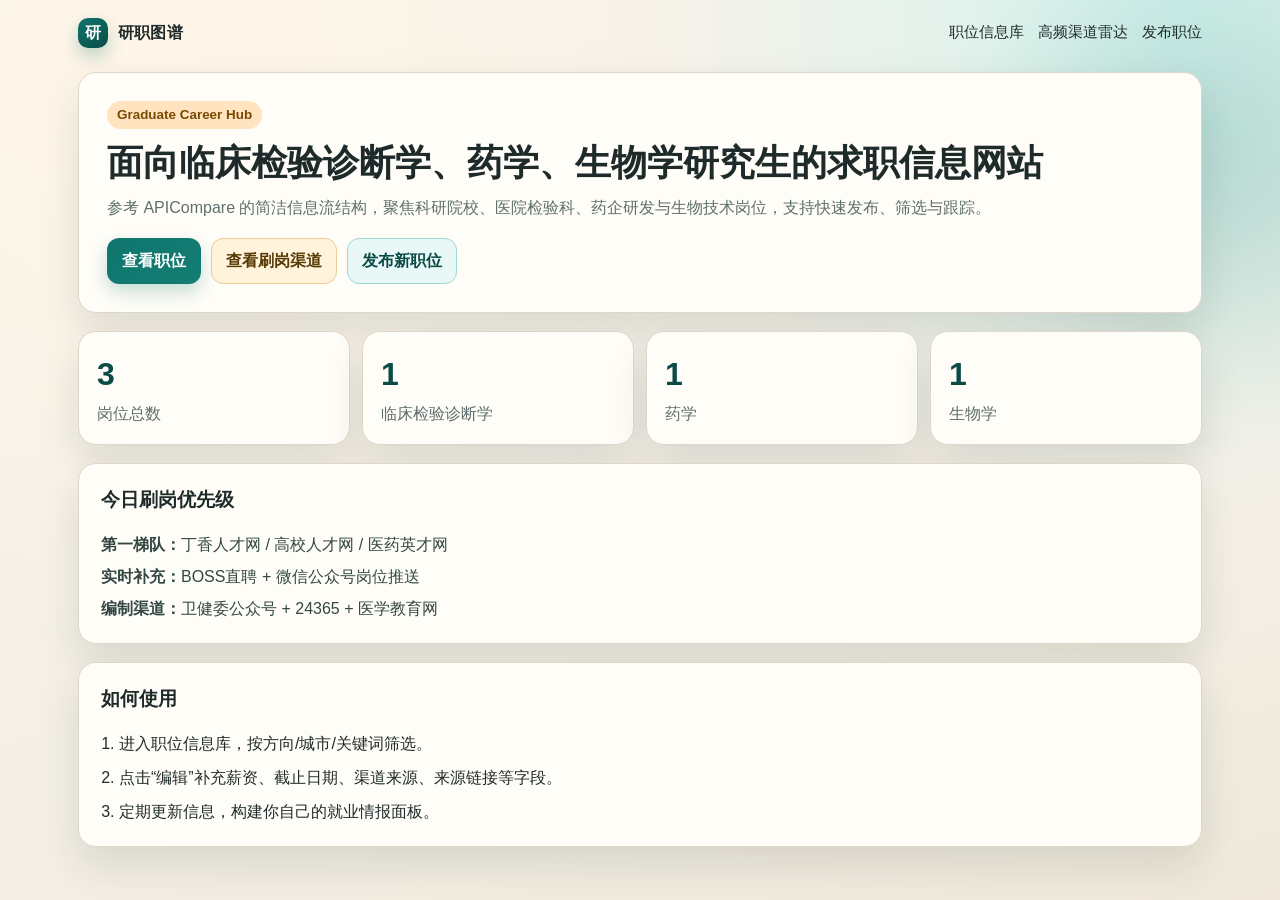
==== index.html @ ad018e84 "feat: clinical job hub with auto collector and pages workflows" ====
<!doctype html>
<html lang="zh-CN">
  <head>
    <meta charset="UTF-8" />
    <meta name="viewport" content="width=device-width, initial-scale=1.0" />
    <title>研职图谱 | 临床检验诊断学・药学・生物学求职信息站</title>
    <link rel="stylesheet" href="./assets/styles.css" />
  </head>
  <body>
    <div class="background-glow"></div>
    <header class="site-header">
      <a class="brand" href="./index.html">
        <span class="brand-badge">研</span>
        <span>研职图谱</span>
      </a>
      <nav class="site-nav">
        <a href="./jobs.html">职位信息库</a>
        <a href="./channels.html">高频渠道雷达</a>
        <a href="./jobs.html#job-form">发布职位</a>
      </nav>
    </header>

    <main class="home-main">
      <section class="hero">
        <p class="tag">Graduate Career Hub</p>
        <h1>面向临床检验诊断学、药学、生物学研究生的求职信息网站</h1>
        <p class="hero-copy">
          参考 APICompare 的简洁信息流结构，聚焦科研院校、医院检验科、药企研发与生物技术岗位，支持快速发布、筛选与跟踪。
        </p>
        <div class="hero-actions">
          <a class="btn btn-primary" href="./jobs.html">查看职位</a>
          <a class="btn btn-tertiary" href="./channels.html">查看刷岗渠道</a>
          <a class="btn btn-secondary" href="./jobs.html#job-form">发布新职位</a>
        </div>
      </section>

      <section class="stats-grid" aria-label="岗位概览">
        <article class="stat-card">
          <h2 id="total-count">0</h2>
          <p>岗位总数</p>
        </article>
        <article class="stat-card">
          <h2 id="lab-count">0</h2>
          <p>临床检验诊断学</p>
        </article>
        <article class="stat-card">
          <h2 id="pharma-count">0</h2>
          <p>药学</p>
        </article>
        <article class="stat-card">
          <h2 id="bio-count">0</h2>
          <p>生物学</p>
        </article>
      </section>

      <section class="timeline-panel">
        <h3>今日刷岗优先级</h3>
        <div class="mini-channels">
          <div><strong>第一梯队：</strong>丁香人才网 / 高校人才网 / 医药英才网</div>
          <div><strong>实时补充：</strong>BOSS直聘 + 微信公众号岗位推送</div>
          <div><strong>编制渠道：</strong>卫健委公众号 + 24365 + 医学教育网</div>
        </div>
      </section>

      <section class="timeline-panel">
        <h3>如何使用</h3>
        <ol>
          <li>进入职位信息库，按方向/城市/关键词筛选。</li>
          <li>点击“编辑”补充薪资、截止日期、渠道来源、来源链接等字段。</li>
          <li>定期更新信息，构建你自己的就业情报面板。</li>
        </ol>
      </section>
    </main>

    <script>
      (function () {
        const key = "clinical-job-hub-data-v1";
        const seed = [
          { discipline: "临床检验诊断学" },
          { discipline: "药学" },
          { discipline: "生物学" }
        ];
        const jobs = JSON.parse(localStorage.getItem(key) || "null") || seed;
        const total = jobs.length;
        const lab = jobs.filter((j) => j.discipline === "临床检验诊断学").length;
        const pharma = jobs.filter((j) => j.discipline === "药学").length;
        const bio = jobs.filter((j) => j.discipline === "生物学").length;
        document.getElementById("total-count").textContent = total;
        document.getElementById("lab-count").textContent = lab;
        document.getElementById("pharma-count").textContent = pharma;
        document.getElementById("bio-count").textContent = bio;
      })();
    </script>
  </body>
</html>
---- assets/styles.css ----
:root {
  --bg: #f6f4ee;
  --ink: #1f2b2a;
  --muted: #5f6f6d;
  --panel: #fffdf8;
  --line: #ddd7ca;
  --teal: #0f766e;
  --teal-dark: #0b4b46;
  --amber: #c97a10;
  --amber-soft: #ffe4bf;
  --danger: #b42318;
  --shadow: 0 18px 40px rgba(18, 39, 36, 0.12);
}

* {
  box-sizing: border-box;
}

html,
body {
  margin: 0;
  padding: 0;
  min-height: 100%;
}

body {
  position: relative;
  font-family: "Avenir Next", "IBM Plex Sans", "PingFang SC", "Hiragino Sans GB", "Helvetica Neue", sans-serif;
  color: var(--ink);
  background: radial-gradient(circle at 12% 8%, #fff6e8 0%, transparent 42%),
    radial-gradient(circle at 92% 0%, #d3f2ed 0%, transparent 35%),
    linear-gradient(165deg, #f7f3eb 0%, #f4efe5 70%, #efe8da 100%);
  line-height: 1.5;
}

.background-glow {
  position: fixed;
  inset: -10% -15% auto auto;
  width: 40vw;
  height: 40vw;
  border-radius: 999px;
  background: radial-gradient(circle, rgba(15, 118, 110, 0.2), transparent 70%);
  filter: blur(30px);
  pointer-events: none;
  z-index: 0;
  animation: drift 14s ease-in-out infinite alternate;
}

@keyframes drift {
  from {
    transform: translateY(-18px) translateX(5px);
  }
  to {
    transform: translateY(16px) translateX(-10px);
  }
}

.site-header,
.home-main,
.jobs-main,
.channels-main {
  position: relative;
  z-index: 1;
}

.site-header {
  max-width: 1160px;
  margin: 0 auto;
  padding: 18px 18px 6px;
  display: flex;
  align-items: center;
  justify-content: space-between;
}

.brand {
  text-decoration: none;
  color: var(--ink);
  display: inline-flex;
  gap: 10px;
  align-items: center;
  font-weight: 700;
  letter-spacing: 0.2px;
}

.brand-badge {
  width: 30px;
  height: 30px;
  border-radius: 10px;
  display: grid;
  place-items: center;
  color: #fff;
  background: linear-gradient(140deg, var(--teal) 0%, var(--teal-dark) 100%);
  box-shadow: 0 8px 18px rgba(15, 118, 110, 0.28);
}

.site-nav {
  display: flex;
  gap: 14px;
}

.site-nav a {
  text-decoration: none;
  color: var(--ink);
  font-size: 0.95rem;
  border-bottom: 2px solid transparent;
  transition: border-color 0.2s ease;
}

.site-nav a:hover,
.site-nav a:focus-visible {
  border-bottom-color: var(--teal);
  outline: none;
}

.home-main {
  max-width: 1160px;
  margin: 0 auto;
  padding: 18px;
  display: grid;
  gap: 18px;
}

.hero,
.panel,
.timeline-panel,
.stat-card {
  background: var(--panel);
  border: 1px solid var(--line);
  border-radius: 18px;
  box-shadow: var(--shadow);
}

.hero {
  padding: 28px;
  animation: rise 0.5s ease-out;
}

@keyframes rise {
  from {
    opacity: 0;
    transform: translateY(8px);
  }
  to {
    opacity: 1;
    transform: translateY(0);
  }
}

.tag {
  margin: 0;
  display: inline-flex;
  align-items: center;
  padding: 4px 10px;
  border-radius: 999px;
  background: var(--amber-soft);
  color: #7a4a00;
  font-weight: 600;
  font-size: 0.84rem;
}

.hero h1 {
  margin: 12px 0 10px;
  font-family: "Palatino", "STSong", serif;
  font-size: clamp(1.6rem, 2.8vw, 2.4rem);
  line-height: 1.25;
}

.hero-copy,
.panel-copy {
  margin: 0;
  color: var(--muted);
}

.hero-actions {
  margin-top: 18px;
  display: flex;
  flex-wrap: wrap;
  gap: 10px;
}

.btn {
  border: 1px solid transparent;
  border-radius: 12px;
  padding: 10px 14px;
  text-decoration: none;
  font-weight: 600;
  cursor: pointer;
  transition: transform 0.15s ease, box-shadow 0.2s ease, background 0.2s ease;
}

.btn:hover {
  transform: translateY(-1px);
}

.btn-primary {
  color: #fff;
  background: linear-gradient(140deg, var(--teal) 0%, #147d72 100%);
  box-shadow: 0 8px 18px rgba(15, 118, 110, 0.24);
}

.btn-secondary {
  color: var(--teal-dark);
  border-color: #9fd7d2;
  background: #e8f8f6;
}

.btn-tertiary {
  color: #583a06;
  border-color: #eecb93;
  background: #fff3dc;
}

.stats-grid {
  display: grid;
  grid-template-columns: repeat(4, minmax(0, 1fr));
  gap: 12px;
}

.stat-card {
  padding: 18px;
}

.stat-card h2 {
  margin: 0;
  font-size: 2rem;
  color: var(--teal-dark);
}

.stat-card p {
  margin: 4px 0 0;
  color: var(--muted);
}

.timeline-panel {
  padding: 22px;
}

.timeline-panel h3 {
  margin-top: 0;
}

.timeline-panel ol {
  margin: 0;
  padding-left: 18px;
}

.timeline-panel li + li {
  margin-top: 10px;
}

.mini-channels {
  display: grid;
  gap: 8px;
  color: #334744;
}

.jobs-main {
  max-width: 1160px;
  margin: 0 auto;
  padding: 18px;
  display: grid;
  grid-template-columns: 380px 1fr;
  gap: 16px;
}

.channels-main {
  max-width: 1160px;
  margin: 0 auto;
  padding: 18px;
  display: grid;
  gap: 16px;
}

.panel {
  padding: 20px;
}

.panel h1,
.panel h2 {
  margin: 0;
  font-family: "Palatino", "STSong", serif;
}

.job-form {
  margin-top: 16px;
  display: grid;
  gap: 12px;
}

.job-form label,
.filters label {
  display: grid;
  gap: 6px;
  font-size: 0.9rem;
  color: #2f3a39;
}

input,
select,
textarea {
  width: 100%;
  border: 1px solid #c8d4d1;
  border-radius: 10px;
  padding: 10px 11px;
  font: inherit;
  background: #fff;
}

input:focus,
select:focus,
textarea:focus {
  outline: 2px solid rgba(20, 125, 114, 0.2);
  border-color: var(--teal);
}

.form-actions {
  margin-top: 6px;
  display: flex;
  gap: 8px;
}

.list-head {
  display: flex;
  align-items: center;
  justify-content: space-between;
  gap: 8px;
}

.count-pill {
  font-size: 0.86rem;
  padding: 5px 10px;
  background: var(--amber-soft);
  border: 1px solid #f0c685;
  color: #67400a;
  border-radius: 999px;
}

.sync-bar {
  margin-top: 12px;
  display: flex;
  flex-wrap: wrap;
  gap: 8px;
  align-items: center;
}

.sync-status {
  font-size: 0.9rem;
  color: #415452;
}

.filters {
  margin-top: 14px;
  display: grid;
  grid-template-columns: repeat(4, minmax(0, 1fr));
  gap: 10px;
}

.job-list {
  margin-top: 14px;
  display: grid;
  gap: 10px;
}

.job-card {
  border: 1px solid #d8d8cf;
  border-radius: 14px;
  background: #fff;
  padding: 14px;
  display: grid;
  gap: 10px;
}

.job-title-row {
  display: flex;
  justify-content: space-between;
  align-items: start;
  gap: 10px;
}

.job-title {
  margin: 0;
  font-size: 1.05rem;
}

.badge {
  display: inline-flex;
  align-items: center;
  justify-content: center;
  border-radius: 999px;
  padding: 2px 8px;
  font-size: 0.76rem;
  font-weight: 600;
  border: 1px solid;
}

.badge.lab {
  background: #e6f8f6;
  color: #0f5d56;
  border-color: #a6ddd7;
}

.badge.pharma {
  background: #fff3dc;
  color: #7a4a00;
  border-color: #f0c685;
}

.badge.bio {
  background: #ecf2ff;
  color: #22438e;
  border-color: #b9ccff;
}

.meta-grid {
  display: grid;
  grid-template-columns: repeat(2, minmax(0, 1fr));
  gap: 6px 10px;
  font-size: 0.9rem;
  color: #32413f;
}

.meta-grid span {
  color: var(--muted);
}

.card-actions {
  display: flex;
  gap: 8px;
  flex-wrap: wrap;
}

.btn-mini {
  padding: 6px 10px;
  border-radius: 9px;
  border: 1px solid #c4d5d2;
  background: #f7fbfb;
  color: #214542;
  cursor: pointer;
}

.btn-mini.delete {
  border-color: #edb9b2;
  background: #fff0ee;
  color: var(--danger);
}

.note {
  margin: 0;
  color: #3d4d4a;
}

.empty {
  border: 1px dashed #cbbf9f;
  border-radius: 12px;
  padding: 18px;
  text-align: center;
  color: #7a6943;
  background: #fff7e7;
}

.channel-grid {
  margin-top: 12px;
  display: grid;
  grid-template-columns: repeat(3, minmax(0, 1fr));
  gap: 10px;
}

.channel-card {
  border: 1px solid #d9d4c8;
  border-radius: 14px;
  background: #fffcf6;
  padding: 14px;
}

.channel-card h3 {
  margin: 0;
  font-size: 1rem;
}

.channel-card p {
  margin: 8px 0 10px;
  color: #445552;
}

.freq {
  display: inline-flex;
  align-items: center;
  justify-content: center;
  border-radius: 999px;
  padding: 3px 8px;
  font-size: 0.76rem;
  font-weight: 600;
  border: 1px solid;
}

.freq.daily {
  background: #fff0d8;
  border-color: #f0c685;
  color: #7a4a00;
}

.freq.realtime {
  background: #e6f8f6;
  border-color: #9fd7d2;
  color: #0f5d56;
}

.freq.official {
  background: #e9efff;
  border-color: #b9ccff;
  color: #274183;
}

.strategy-list {
  margin: 12px 0 18px;
  padding-left: 18px;
}

.strategy-list li + li {
  margin-top: 8px;
}

@media (max-width: 980px) {
  .jobs-main {
    grid-template-columns: 1fr;
  }

  .stats-grid {
    grid-template-columns: repeat(2, minmax(0, 1fr));
  }

  .filters,
  .channel-grid {
    grid-template-columns: repeat(2, minmax(0, 1fr));
  }
}

@media (max-width: 640px) {
  .site-header {
    flex-direction: column;
    align-items: flex-start;
    gap: 8px;
  }

  .filters {
    grid-template-columns: 1fr;
  }

  .channel-grid {
    grid-template-columns: 1fr;
  }

  .meta-grid {
    grid-template-columns: 1fr;
  }

  .stats-grid {
    grid-template-columns: 1fr;
  }
}
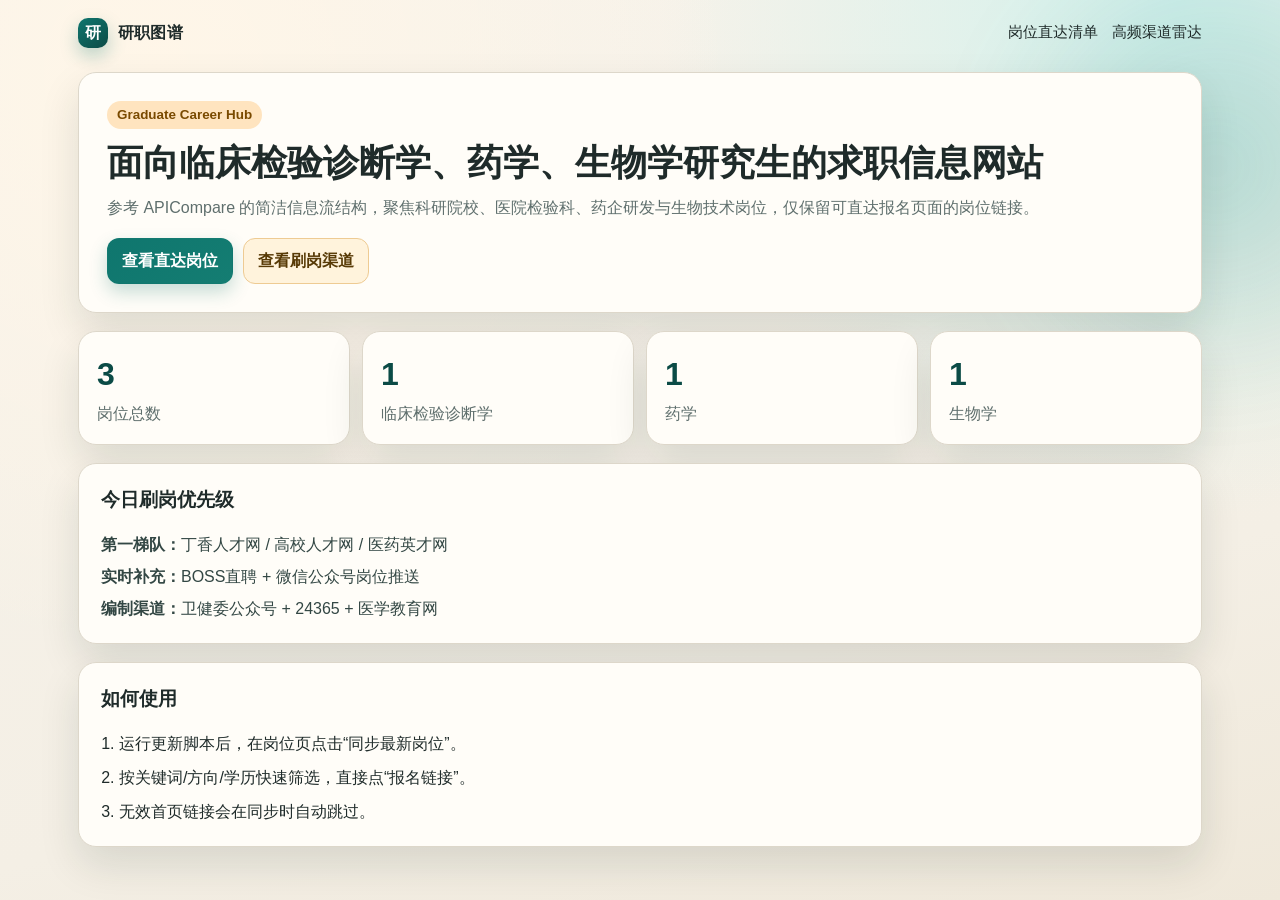
==== commit e97b4770: "feat: simplify to direct job links with link-quality filtering" ====
--- a/index.html
+++ b/index.html
@@ -14,9 +14,8 @@
         <span>研职图谱</span>
       </a>
       <nav class="site-nav">
-        <a href="./jobs.html">职位信息库</a>
+        <a href="./jobs.html">岗位直达清单</a>
         <a href="./channels.html">高频渠道雷达</a>
-        <a href="./jobs.html#job-form">发布职位</a>
       </nav>
     </header>
 
@@ -25,12 +24,11 @@
         <p class="tag">Graduate Career Hub</p>
         <h1>面向临床检验诊断学、药学、生物学研究生的求职信息网站</h1>
         <p class="hero-copy">
-          参考 APICompare 的简洁信息流结构，聚焦科研院校、医院检验科、药企研发与生物技术岗位，支持快速发布、筛选与跟踪。
+          参考 APICompare 的简洁信息流结构，聚焦科研院校、医院检验科、药企研发与生物技术岗位，仅保留可直达报名页面的岗位链接。
         </p>
         <div class="hero-actions">
-          <a class="btn btn-primary" href="./jobs.html">查看职位</a>
+          <a class="btn btn-primary" href="./jobs.html">查看直达岗位</a>
           <a class="btn btn-tertiary" href="./channels.html">查看刷岗渠道</a>
-          <a class="btn btn-secondary" href="./jobs.html#job-form">发布新职位</a>
         </div>
       </section>
 
@@ -65,16 +63,16 @@
       <section class="timeline-panel">
         <h3>如何使用</h3>
         <ol>
-          <li>进入职位信息库，按方向/城市/关键词筛选。</li>
-          <li>点击“编辑”补充薪资、截止日期、渠道来源、来源链接等字段。</li>
-          <li>定期更新信息，构建你自己的就业情报面板。</li>
+          <li>运行更新脚本后，在岗位页点击“同步最新岗位”。</li>
+          <li>按关键词/方向/学历快速筛选，直接点“报名链接”。</li>
+          <li>无效首页链接会在同步时自动跳过。</li>
         </ol>
       </section>
     </main>
 
     <script>
       (function () {
-        const key = "clinical-job-hub-data-v1";
+        const key = "clinical-job-direct-v1";
         const seed = [
           { discipline: "临床检验诊断学" },
           { discipline: "药学" },
--- a/assets/styles.css
+++ b/assets/styles.css
@@ -58,6 +58,7 @@
 .site-header,
 .home-main,
 .jobs-main,
+.jobs-main-simple,
 .channels-main {
   position: relative;
   z-index: 1;
@@ -261,6 +262,12 @@
   display: grid;
   grid-template-columns: 380px 1fr;
   gap: 16px;
+}
+
+.jobs-main-simple {
+  max-width: 1160px;
+  margin: 0 auto;
+  padding: 18px;
 }
 
 .channels-main {
